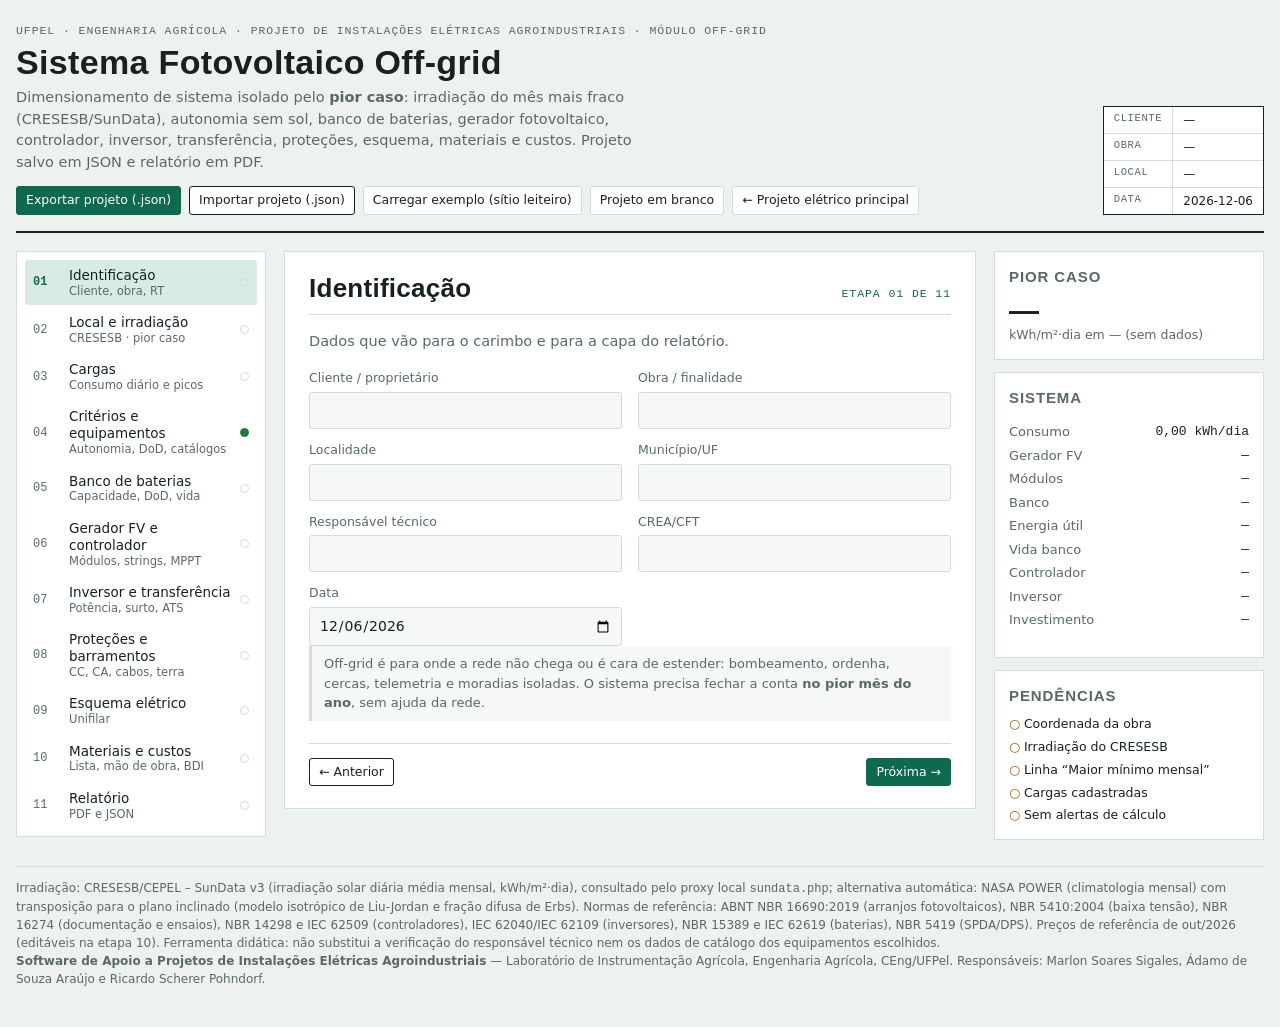
==== offgrid/index.html @ 1751caac "Adiciona módulo off-grid (fotovoltaico isolado) com proxy CRESESB/SunData Dimensionamento pelo pior " ====
<!doctype html>
<html lang="pt-BR">
<head>
<meta charset="utf-8">
<meta name="viewport" content="width=device-width, initial-scale=1">
<title>Sistema Fotovoltaico Off-grid</title>
<link rel="stylesheet" href="../css/style.css">
<link rel="stylesheet" href="offgrid.css">
<script src="../js/vendor/pdf-lib.min.js"></script>
</head>
<body>
<div class="wrap">
  <header class="top">
    <div>
      <div class="eyebrow">UFPel · Engenharia Agrícola · Projeto de Instalações Elétricas Agroindustriais · módulo off-grid</div>
      <h1>Sistema Fotovoltaico Off-grid</h1>
      <p class="lead">Dimensionamento de sistema isolado pelo <b>pior caso</b>: irradiação do mês mais fraco (CRESESB/SunData), autonomia sem sol, banco de baterias, gerador fotovoltaico, controlador, inversor, transferência, proteções, esquema, materiais e custos. Projeto salvo em JSON e relatório em PDF.</p>
      <div class="actions">
        <button class="btn small primary" id="btnSave" type="button">Exportar projeto (.json)</button>
        <button class="btn small" id="btnOpen" type="button">Importar projeto (.json)</button>
        <button class="btn small ghost" id="btnSample" type="button">Carregar exemplo (sítio leiteiro)</button>
        <button class="btn small ghost" id="btnNew" type="button">Projeto em branco</button>
        <a class="btn small ghost" href="../index.html">← Projeto elétrico principal</a>
        <input type="file" id="fileOpen" accept=".json,application/json">
      </div>
    </div>
    <div class="stamp" id="stamp"></div>
  </header>
  <div class="layout">
    <nav class="steps" aria-label="Etapas do projeto off-grid"><ol id="stepList"></ol></nav>
    <main class="sheet" id="sheet"></main>
    <aside class="summary" id="summary"></aside>
  </div>
  <p class="foot">Irradiação: CRESESB/CEPEL – SunData v3 (irradiação solar diária média mensal, kWh/m²·dia), consultado pelo proxy local <span class="mono">sundata.php</span>; alternativa automática: NASA POWER (climatologia mensal) com transposição para o plano inclinado (modelo isotrópico de Liu-Jordan e fração difusa de Erbs). Normas de referência: ABNT NBR 16690:2019 (arranjos fotovoltaicos), NBR 5410:2004 (baixa tensão), NBR 16274 (documentação e ensaios), NBR 14298 e IEC 62509 (controladores), IEC 62040/IEC 62109 (inversores), NBR 15389 e IEC 62619 (baterias), NBR 5419 (SPDA/DPS). Preços de referência de out/2026 (editáveis na etapa 10). Ferramenta didática: não substitui a verificação do responsável técnico nem os dados de catálogo dos equipamentos escolhidos.<br><b>Software de Apoio a Projetos de Instalações Elétricas Agroindustriais</b> — Laboratório de Instrumentação Agrícola, Engenharia Agrícola, CEng/UFPel. Responsáveis: Marlon Soares Sigales, Ádamo de Souza Araújo e Ricardo Scherer Pohndorf.</p>
</div>
<div class="toast" id="toast" hidden></div>
<script src="../js/logos.js"></script>
<script src="offgrid.js"></script>
</body>
</html>
---- css/style.css ----
/* Projeto Elétrico Agroindustrial — estilos */
html{color-scheme:light}
body{margin:0}
img{max-width:100%}
[hidden]{display:none!important}
:root{
  --paper:#eef2ef; --sheet:#ffffff; --sheet-2:#f6f8f6; --ink:#17221d; --muted:#5a6a62; --line:#d3dcd6; --line-2:#e5ebe7;
  --accent:#0e6a4e; --accent-soft:#d9ece4; --accent-ink:#ffffff;
  --ok:#1f7a3d; --ok-soft:#dcefe1; --warn:#9a5a00; --warn-soft:#f6ead5; --bad:#b3261e; --bad-soft:#f7dedb;
  --phR:#b5452f; --phS:#2f5fb5; --phT:#8a7417;
  --display:"Barlow Condensed","Roboto Condensed","Arial Narrow","Segoe UI",Arial,sans-serif;
  --body:"IBM Plex Sans","Segoe UI",system-ui,Roboto,Arial,sans-serif;
  --mono:"IBM Plex Mono",ui-monospace,Menlo,Consolas,monospace;
}
@media (prefers-color-scheme: dark){
  :root:not([data-theme="light"]){
    color-scheme:dark;
    --paper:#0f1613; --sheet:#16201b; --sheet-2:#1b2621; --ink:#e4ebe7; --muted:#95a49c; --line:#2b3832; --line-2:#222e28;
    --accent:#4cc39a; --accent-soft:#1d3a2f; --accent-ink:#0a1c15;
    --ok:#5fcf85; --ok-soft:#173222; --warn:#e2a54a; --warn-soft:#3a2c14; --bad:#f08a80; --bad-soft:#3d1c19;
    --phR:#e07a62; --phS:#7ea2ec; --phT:#d4bb52;
  }
}
:root[data-theme="dark"]{
  color-scheme:dark;
  --paper:#0f1613; --sheet:#16201b; --sheet-2:#1b2621; --ink:#e4ebe7; --muted:#95a49c; --line:#2b3832; --line-2:#222e28;
  --accent:#4cc39a; --accent-soft:#1d3a2f; --accent-ink:#0a1c15;
  --ok:#5fcf85; --ok-soft:#173222; --warn:#e2a54a; --warn-soft:#3a2c14; --bad:#f08a80; --bad-soft:#3d1c19;
  --phR:#e07a62; --phS:#7ea2ec; --phT:#d4bb52;
}
*{box-sizing:border-box}
body{background:var(--paper);color:var(--ink);font-family:var(--body);font-size:14.5px;line-height:1.5;padding-inline:16px;padding-block:0 40px}
.wrap{max-width:1320px;margin:0 auto}
h1,h2,h3{font-family:var(--display);letter-spacing:.01em;text-wrap:balance;margin:0}
h1{font-size:34px;font-weight:700;line-height:1.05}
h2{font-size:26px;font-weight:600;line-height:1.1}
h3{font-size:18px;font-weight:600;text-transform:uppercase;letter-spacing:.06em;color:var(--muted)}
p{margin:0}
.mono,.num{font-family:var(--mono);font-variant-numeric:tabular-nums}
/* cabeçalho em forma de carimbo */
.top{display:grid;grid-template-columns:1fr auto;gap:16px;align-items:end;padding-block:22px 16px;border-bottom:2px solid var(--ink);margin-bottom:18px}
.top .eyebrow{font-family:var(--mono);font-size:11.5px;letter-spacing:.08em;text-transform:uppercase;color:var(--muted);margin-bottom:6px}
.top .lead{color:var(--muted);max-width:70ch;margin-top:6px}
.stamp{display:grid;grid-template-columns:auto auto;border:1.5px solid var(--ink);font-size:12px;background:var(--sheet)}
.stamp div{padding:4px 10px;border-bottom:1px solid var(--line)}
.stamp div:nth-child(odd){color:var(--muted);border-right:1px solid var(--line);font-family:var(--mono);font-size:10.5px;text-transform:uppercase;letter-spacing:.06em}
.stamp div:nth-last-child(-n+2){border-bottom:0}
@media (max-width:760px){.top{grid-template-columns:minmax(0,1fr)}.stamp{max-width:100%}}
.jsonpanel{display:grid;grid-template-columns:repeat(auto-fit,minmax(280px,1fr));gap:16px;background:var(--sheet);border:1px solid var(--line);padding:16px;margin-bottom:18px}
.jsonpanel>div{display:flex;flex-direction:column;gap:8px}
.jsonpanel textarea{min-height:160px;font-family:var(--mono);font-size:12px}
.actions{display:flex;flex-wrap:wrap;gap:8px;margin-top:12px}
.layout{display:grid;grid-template-columns:250px minmax(0,1fr) 270px;gap:18px;align-items:start}
@media (max-width:1150px){.layout{grid-template-columns:230px minmax(0,1fr)}.summary{grid-column:1/-1}}
@media (max-width:760px){.layout{grid-template-columns:minmax(0,1fr)}}
/* roteiro */
.steps{position:sticky;top:calc(env(safe-area-inset-top,0px) + 12px);background:var(--sheet);border:1px solid var(--line);padding:8px}
.steps ol{list-style:none;margin:0;padding:0;display:flex;flex-direction:column;gap:2px}
.steps button{all:unset;cursor:pointer;display:grid;grid-template-columns:30px 1fr auto;gap:6px;align-items:center;width:100%;padding:7px 8px;border-radius:3px;box-sizing:border-box}
.steps button:hover{background:var(--sheet-2)}
.steps button:focus-visible{outline:2px solid var(--accent);outline-offset:1px}
.steps .n{font-family:var(--mono);font-size:12px;color:var(--muted)}
.steps .l{font-size:13.5px;line-height:1.25}
.steps .l small{display:block;color:var(--muted);font-size:11.5px}
.steps .d{width:9px;height:9px;border-radius:50%;border:1.5px solid var(--line)}
.steps .d.done{background:var(--ok);border-color:var(--ok)}
.steps .d.part{background:var(--warn);border-color:var(--warn)}
.steps button[aria-current="step"]{background:var(--accent-soft)}
.steps button[aria-current="step"] .n{color:var(--accent);font-weight:600}
@media (max-width:760px){
  .steps{position:static;overflow-x:auto}
  .steps ol{flex-direction:row}
  .steps button{grid-template-columns:auto;min-width:112px;text-align:center;justify-items:center}
  .steps .l small{display:none}
}
/* folha principal */
.sheet{background:var(--sheet);border:1px solid var(--line);padding:22px 24px;min-width:0}
@media (max-width:560px){.sheet{padding:16px 14px}}
.sheet-head{display:flex;flex-wrap:wrap;gap:8px 16px;align-items:baseline;justify-content:space-between;border-bottom:1px solid var(--line);padding-bottom:12px;margin-bottom:16px}
.sheet-head .tag{font-family:var(--mono);font-size:11.5px;color:var(--accent);text-transform:uppercase;letter-spacing:.08em}
.intro{color:var(--muted);max-width:75ch;margin-bottom:16px}
.block{border-top:1px dashed var(--line);padding-top:16px;margin-top:18px;display:flex;flex-direction:column;gap:12px}
.grid{display:grid;grid-template-columns:repeat(auto-fill,minmax(210px,1fr));gap:12px 16px}
.grid.wide{grid-template-columns:repeat(auto-fill,minmax(300px,1fr))}
label.f{display:flex;flex-direction:column;gap:4px;font-size:12.5px;color:var(--muted)}
label.f span.h{font-size:11.5px;color:var(--muted);opacity:.85}
input,select,textarea{font:inherit;font-size:14px;color:var(--ink);background:var(--sheet-2);border:1px solid var(--line);border-radius:3px;padding:7px 9px;width:100%;min-width:0}
textarea{min-height:110px;resize:vertical;line-height:1.45}
input:focus,select:focus,textarea:focus{outline:2px solid var(--accent);outline-offset:0;border-color:var(--accent)}
input[type=number]{font-family:var(--mono);font-variant-numeric:tabular-nums}
.chk{display:flex;gap:8px;align-items:flex-start;font-size:13.5px;color:var(--ink)}
.chk input{width:auto;margin-top:3px}
.btn{all:unset;box-sizing:border-box;cursor:pointer;display:inline-flex;align-items:center;gap:6px;padding:8px 14px;border:1.5px solid var(--ink);border-radius:3px;font-weight:500;font-size:13.5px;background:var(--sheet)}
.btn:hover{background:var(--sheet-2)}
.btn:focus-visible{outline:2px solid var(--accent);outline-offset:2px}
.btn.primary{background:var(--accent);color:var(--accent-ink);border-color:var(--accent)}
.btn.primary:hover{filter:brightness(1.07)}
.btn.small{padding:4px 9px;font-size:12.5px;border-width:1px}
.btn.ghost{border-color:var(--line)}
.btn.danger{color:var(--bad);border-color:var(--line)}
.nav{display:flex;justify-content:space-between;gap:8px;margin-top:22px;padding-top:14px;border-top:1px solid var(--line)}
.note{font-size:13px;color:var(--muted);background:var(--sheet-2);border-left:3px solid var(--line);padding:8px 12px}
.note.warn{border-left-color:var(--warn);background:var(--warn-soft);color:var(--ink)}
.note.ok{border-left-color:var(--ok);background:var(--ok-soft);color:var(--ink)}
.note.bad{border-left-color:var(--bad);background:var(--bad-soft);color:var(--ink)}
.note b{font-weight:600}
/* tabelas */
.tbl{overflow-x:auto;border:1px solid var(--line)}
table{border-collapse:collapse;width:100%;font-size:12.5px}
th,td{padding:5px 7px;border-bottom:1px solid var(--line-2);text-align:left;white-space:nowrap;vertical-align:middle}
th{font-family:var(--mono);font-weight:500;font-size:10.5px;text-transform:uppercase;letter-spacing:.05em;color:var(--muted);background:var(--sheet-2);position:sticky;top:0}
td.r,th.r{text-align:right}
td.num{font-family:var(--mono);font-variant-numeric:tabular-nums;text-align:right}
tr.sub td{background:var(--sheet-2);font-weight:600}
.ct input,.ct select{padding:4px 6px;font-size:12.5px;border-radius:2px}
.ct input[type=number]{width:74px}
.ct input.w-s{width:62px}.ct input.w-m{width:96px}.ct input.w-l{width:190px}
.pill{display:inline-block;font-family:var(--mono);font-size:11px;padding:1px 7px;border-radius:10px;border:1px solid currentColor;white-space:nowrap}
.pill.ok{color:var(--ok);background:var(--ok-soft)}.pill.warn{color:var(--warn);background:var(--warn-soft)}.pill.bad{color:var(--bad);background:var(--bad-soft)}
.ph{font-family:var(--mono);font-weight:600}
.ph.R{color:var(--phR)}.ph.S{color:var(--phS)}.ph.T{color:var(--phT)}
/* anexos */
.att{display:grid;grid-template-columns:minmax(0,1fr) auto;gap:6px 14px;align-items:center;padding:12px;border:1px solid var(--line);background:var(--sheet-2)}
.att .t{font-weight:600}
.att .d{font-size:12.5px;color:var(--muted)}
.att ul{grid-column:1/-1;list-style:none;margin:0;padding:0;display:flex;flex-direction:column;gap:4px}
.att li{display:flex;justify-content:space-between;gap:8px;font-size:12.5px;font-family:var(--mono);background:var(--sheet);border:1px solid var(--line-2);padding:4px 8px;align-items:center}
.att li span{overflow:hidden;text-overflow:ellipsis;white-space:nowrap}
.drop{border-style:dashed}
.drop.over{border-color:var(--accent);background:var(--accent-soft)}
input[type=file]{display:none}
/* resumo */
.summary{position:sticky;top:calc(env(safe-area-inset-top,0px) + 12px);display:flex;flex-direction:column;gap:12px}
.card{background:var(--sheet);border:1px solid var(--line);padding:14px}
.card h3{margin-bottom:8px;font-size:15px}
.kv{display:grid;grid-template-columns:1fr auto;gap:4px 10px;font-size:13px}
.kv dt{color:var(--muted)}
.kv dd{margin:0;font-family:var(--mono);font-variant-numeric:tabular-nums;text-align:right}
.big{font-family:var(--display);font-size:30px;font-weight:600;line-height:1}
.bars{display:flex;flex-direction:column;gap:6px;margin-top:4px}
.bar{display:grid;grid-template-columns:18px 1fr 64px;gap:8px;align-items:center;font-size:12px}
.bar .track{height:10px;background:var(--sheet-2);border:1px solid var(--line-2);position:relative}
.bar .fill{position:absolute;inset:0 auto 0 0}
.fill.R{background:var(--phR)}.fill.S{background:var(--phS)}.fill.T{background:var(--phT)}
.pend{list-style:none;margin:0;padding:0;display:flex;flex-direction:column;gap:4px;font-size:12.5px}
.pend li::before{content:"○ ";color:var(--warn)}
.pend li.ok::before{content:"● ";color:var(--ok)}
.formula{font-family:var(--mono);font-size:12.5px;background:var(--sheet-2);border:1px solid var(--line-2);padding:8px 10px;overflow-x:auto;white-space:pre}
details{border:1px solid var(--line);background:var(--sheet-2);padding:8px 12px}
details summary{cursor:pointer;font-weight:600}
details[open] summary{margin-bottom:8px}
.toast{position:fixed;left:50%;transform:translateX(-50%);bottom:calc(env(safe-area-inset-bottom,0px) + 18px);background:var(--ink);color:var(--sheet);padding:10px 16px;border-radius:3px;font-size:13.5px;max-width:min(560px,calc(100% - 32px));z-index:10}
/* balões de ajuda */
.tipq{display:inline-grid;place-items:center;width:14px;height:14px;margin-left:5px;border-radius:50%;border:1px solid var(--line);font-family:var(--mono);font-size:9.5px;line-height:1;color:var(--muted);vertical-align:1px;cursor:help}
[data-tip]:hover>span>.tipq,[data-tip]:focus-within>span>.tipq{border-color:var(--accent);color:var(--accent)}
th[data-tip]{cursor:help;text-decoration:underline dotted;text-underline-offset:3px}
.tipbox{position:fixed;z-index:20;max-width:min(340px,calc(100vw - 16px));background:var(--ink);color:var(--sheet);font-size:12.5px;line-height:1.45;padding:8px 11px;border-radius:4px;box-shadow:0 4px 14px rgb(0 0 0/.18);pointer-events:none;white-space:normal;text-transform:none;letter-spacing:0;font-family:var(--body);font-weight:400}
.progress{height:6px;background:var(--sheet-2);border:1px solid var(--line);margin-top:10px}
.progress>div{height:100%;background:var(--accent);width:0}
.foot{margin-top:26px;font-size:12px;color:var(--muted);border-top:1px solid var(--line);padding-top:12px}
@media (prefers-reduced-motion:no-preference){.btn,.steps button{transition:background .15s}}
---- offgrid/offgrid.css ----
/* módulo off-grid — complementos ao css/style.css do app */
.chart{width:100%;height:auto;display:block;background:var(--sheet-2);border:1px solid var(--line)}
.chart text{font-family:var(--mono);font-size:11px;fill:var(--muted)}
.chart .lbl{fill:var(--ink);font-weight:600}
.schem{width:100%;height:auto;background:#fff;border:1px solid var(--line)}
.rowsel td:first-child{font-weight:600}
tr.crit td{background:var(--warn-soft)}
tr.sel td{background:var(--accent-soft)}
td.min{outline:2px solid var(--bad);outline-offset:-2px;font-weight:700}
.step-hint{font-size:12.5px;color:var(--muted)}
.two{display:grid;grid-template-columns:repeat(auto-fit,minmax(320px,1fr));gap:16px}
.res{display:grid;grid-template-columns:repeat(auto-fill,minmax(170px,1fr));gap:10px}
.res .card{padding:10px 12px}
.res .card .t{font-size:11px;font-family:var(--mono);text-transform:uppercase;letter-spacing:.05em;color:var(--muted)}
.res .card .v{font-family:var(--display);font-size:24px;font-weight:600;line-height:1.1}
.res .card .s{font-size:12px;color:var(--muted)}
.prot td{white-space:normal}
#mapa{font-size:12px}
@media print{.steps,.summary,.top .actions,.nav{display:none}.layout{grid-template-columns:1fr}}
.formula{white-space:pre-wrap;overflow-wrap:anywhere}
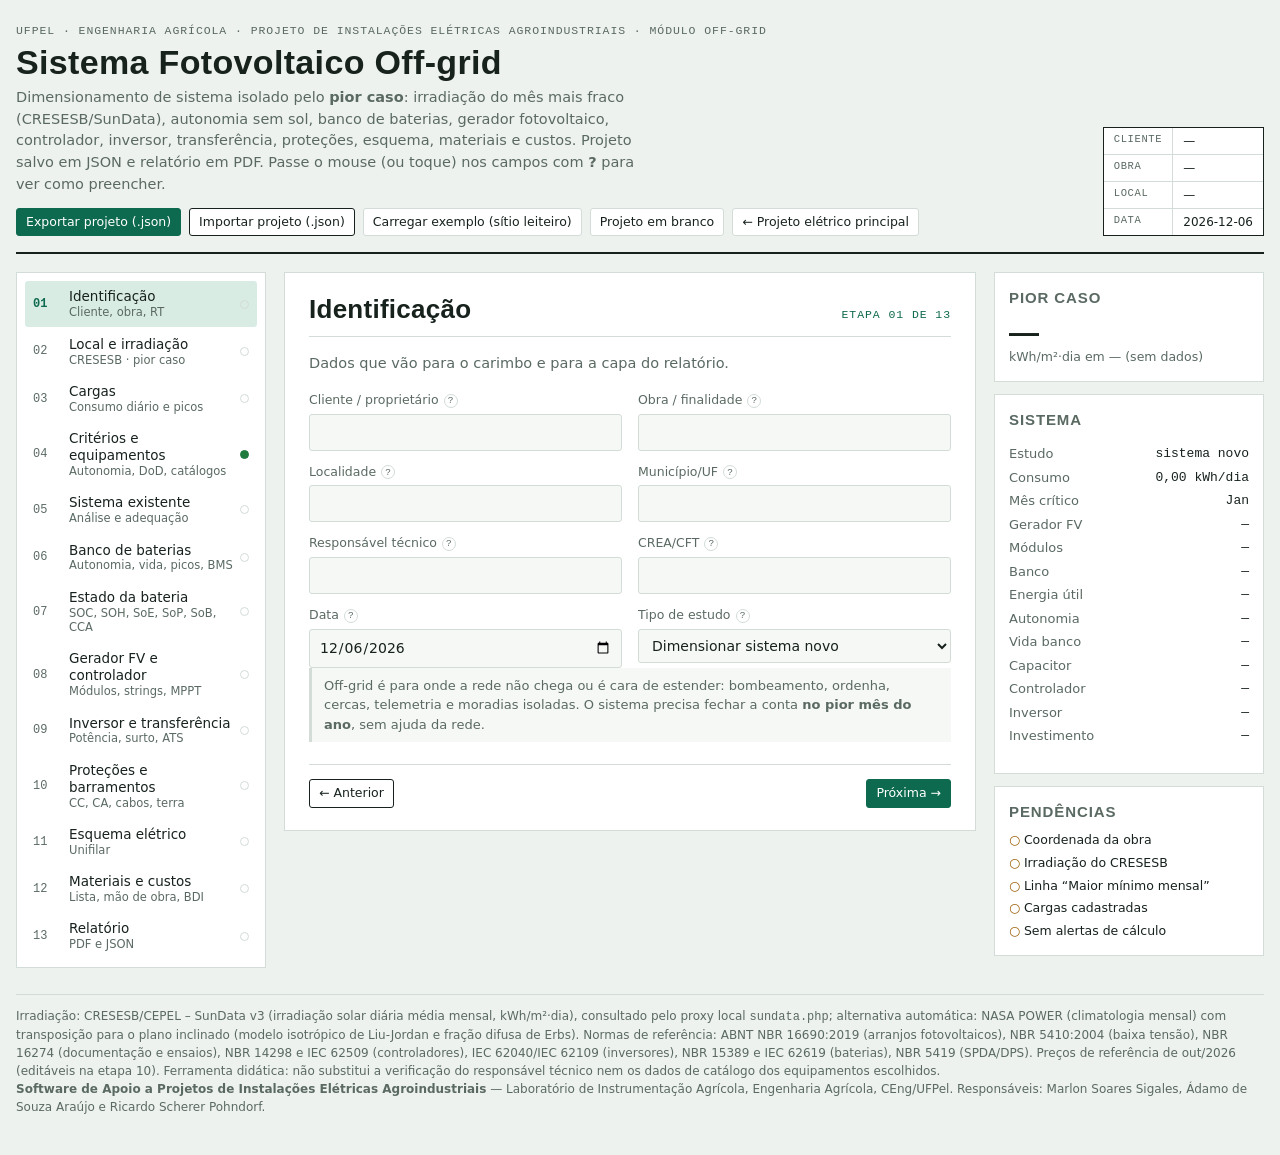
==== commit ea759759: "Off-grid: balões de ajuda em todos os campos e documentação (README do módulo e do repositório) Co-A" ====
--- a/offgrid/index.html
+++ b/offgrid/index.html
@@ -14,12 +14,12 @@
     <div>
       <div class="eyebrow">UFPel · Engenharia Agrícola · Projeto de Instalações Elétricas Agroindustriais · módulo off-grid</div>
       <h1>Sistema Fotovoltaico Off-grid</h1>
-      <p class="lead">Dimensionamento de sistema isolado pelo <b>pior caso</b>: irradiação do mês mais fraco (CRESESB/SunData), autonomia sem sol, banco de baterias, gerador fotovoltaico, controlador, inversor, transferência, proteções, esquema, materiais e custos. Projeto salvo em JSON e relatório em PDF.</p>
+      <p class="lead">Dimensionamento de sistema isolado pelo <b>pior caso</b>: irradiação do mês mais fraco (CRESESB/SunData), autonomia sem sol, banco de baterias, gerador fotovoltaico, controlador, inversor, transferência, proteções, esquema, materiais e custos. Projeto salvo em JSON e relatório em PDF. Passe o mouse (ou toque) nos campos com <b>?</b> para ver como preencher.</p>
       <div class="actions">
-        <button class="btn small primary" id="btnSave" type="button">Exportar projeto (.json)</button>
-        <button class="btn small" id="btnOpen" type="button">Importar projeto (.json)</button>
-        <button class="btn small ghost" id="btnSample" type="button">Carregar exemplo (sítio leiteiro)</button>
-        <button class="btn small ghost" id="btnNew" type="button">Projeto em branco</button>
+        <button class="btn small primary" id="btnSave" data-tip="Baixa o projeto em JSON (formato offgrid-agro) para guardar ou enviar. Reabra com Importar projeto." type="button">Exportar projeto (.json)</button>
+        <button class="btn small" id="btnOpen" data-tip="Abre um projeto .json exportado por esta ferramenta." type="button">Importar projeto (.json)</button>
+        <button class="btn small ghost" id="btnSample" data-tip="Carrega o sítio leiteiro de exemplo da aula (irradiação ilustrativa: consulte o CRESESB para um projeto real)." type="button">Carregar exemplo (sítio leiteiro)</button>
+        <button class="btn small ghost" id="btnNew" data-tip="Apaga o projeto atual da tela e começa em branco (exporte antes se quiser guardar)." type="button">Projeto em branco</button>
         <a class="btn small ghost" href="../index.html">← Projeto elétrico principal</a>
         <input type="file" id="fileOpen" accept=".json,application/json">
       </div>
--- a/offgrid/offgrid.css
+++ b/offgrid/offgrid.css
@@ -18,3 +18,5 @@
 #mapa{font-size:12px}
 @media print{.steps,.summary,.top .actions,.nav{display:none}.layout{grid-template-columns:1fr}}
 .formula{white-space:pre-wrap;overflow-wrap:anywhere}
+.cab table{font-size:12px}.cab td,.cab th{padding:6px 6px}
+.ana input{width:62px;padding:6px}.ana td,.ana th{padding:5px 5px;font-size:12px}
